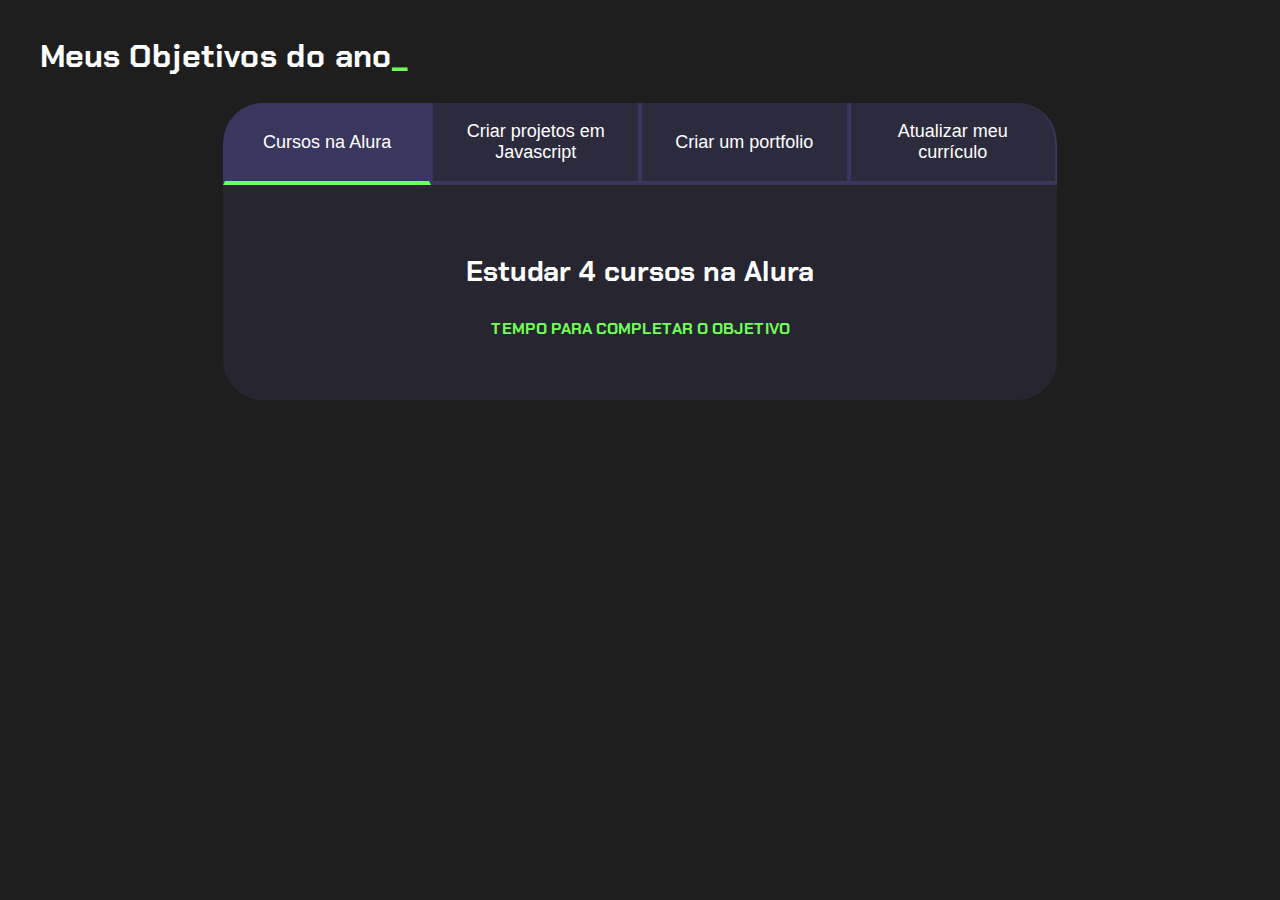
==== juh.Main.Js-main/juh.não mexa/index.html @ 231ce029 "Add files via upload" ====
<!DOCTYPE html>
<html lang="pt-br">

<head>
    <meta charset="UTF-8">
    <meta name="viewport" content="width=device-width, initial-scale=1.0">
    <title>Meus objetivos do ano</title>
    <link rel="stylesheet" href="style.css">
</head>

<body>
    <section class="conteudo-principal">
        <h2 class="titulo-principal">Meus Objetivos do ano<span>_</span></h2>
        <div class="conteudo">
            <div class="botoes">
                <button class="botao ativo">Cursos na Alura</button>
                <button class="botao">Criar projetos em Javascript</button>
                <button class="botao">Criar um portfolio</button>
                <button class="botao">Atualizar meu currículo</button>
            </div>
            <div class="abas-textos">
                <div class="aba-conteudo ativo">
                    <h3 class="aba-conteudo-titulo-principal">Estudar 4 cursos na Alura</h3>
                    <h4 class="aba-conteudo-titulo-secundario">Tempo para completar o objetivo</h4>
                    <div class="contador"></div>
                </div>
                <div class="aba-conteudo">
                    <h3 class="aba-conteudo-titulo-principal">Criar 5 projetos em Javascript</h3>
                    <h4 class="aba-conteudo-titulo-secundario">Tempo para completar o objetivo</h4>
                    <div class="contador"></div>
                </div>
                <div class="aba-conteudo">
                    <h3 class="aba-conteudo-titulo-principal">Criar um portfolio com os meus 3 melhores projetos</h3>
                    <h4 class="aba-conteudo-titulo-secundario">Tempo para completar o objetivo</h4>
                    <div class="contador"></div>
                </div>
                <div class="aba-conteudo">
                    <h3 class="aba-conteudo-titulo-principal">Atualizar meu curriculo com os certificados da Alura</h3>
                    <h4 class="aba-conteudo-titulo-secundario">Tempo para completar o objetivo</h4>
                    <div class="contador"></div>
                </div>
            </div>
        </div>
    </section>
    <script src="main.js"></script>
</body>

</html>
---- juh.Main.Js-main/juh.não mexa/style.css ----
@import url('https://fonts.googleapis.com/css2?family=Chakra+Petch:wght@400;700&display=swap&#39');
:root {
    --cor-de-fundo: #1E1E1E;
    --verde: #6FFF57;
    --branco: #FFFFFF;
    --botao-ativo: #3A375E;
    --botao-inativo: rgba(58, 55, 94, 0.5);
    --texto-fundo: rgba(58, 55, 94, 0.3);
}

body {
    background-color: var(--cor-de-fundo);
    color: var(--branco);
    font-family: 'Chakra Petch', sans-serif;
}


.conteudo-principal {
    display: flex;
    flex-direction: column;
    justify-content: center;
    align-items: center;
    max-width: 1200px;
    width: 100%;
    margin: 0 auto;
}

.titulo-principal {
    text-align: left;
    width: 100%;
    font-size: 32px;
}

.titulo-principal span {
    color: var(--verde);
}

.botao {
    font-family: "Crakra Petch", sans-serif;
    background-color: var(--botao-inativo);
    color: var(--branco);
    display: flex;
    justify-content: center;
    padding: 1em;
    font-size: 18px;
    align-items: center;
    width: 100%;
    border-bottom: 4px solid var(--botao-ativo);
    border-left: 2px solid var(--botao-ativo);
    border-right: 2px solid var(--botao-ativo);
    border-top: none;
}

.botao:first-child {
    border-radius: 40px 40px 0 0;
}

.botoes {
    display: block;
}

.botao.ativo {

    background-color: var(--botao-ativo);
    border-bottom: 4px solid var(--verde);
}

.abas-textos{
    background-color: var(--texto-fundo);
    padding: 40px;
    border-radius: 0 0 40px 40px;
}
.aba-conteudo.ativo{
    display:block;
}

.aba-conteudo{
    display: none;
}

.aba-conteudo-titulo-principal{
    font-size: 28px;
    text-align: center;
}

.aba-conteudo-titulo-secundario{
    text-align: center;
    color: var(--verde);
    text-transform: uppercase;
}

@media screen and (min-width: 768px) {
    .botoes {
        display: flex;
    }

    .botao:first-child {
        border-radius: 40px 0 0 0;
    }

    .botao:last-child {
        border-radius: 0 40px 0 0;
    }
}
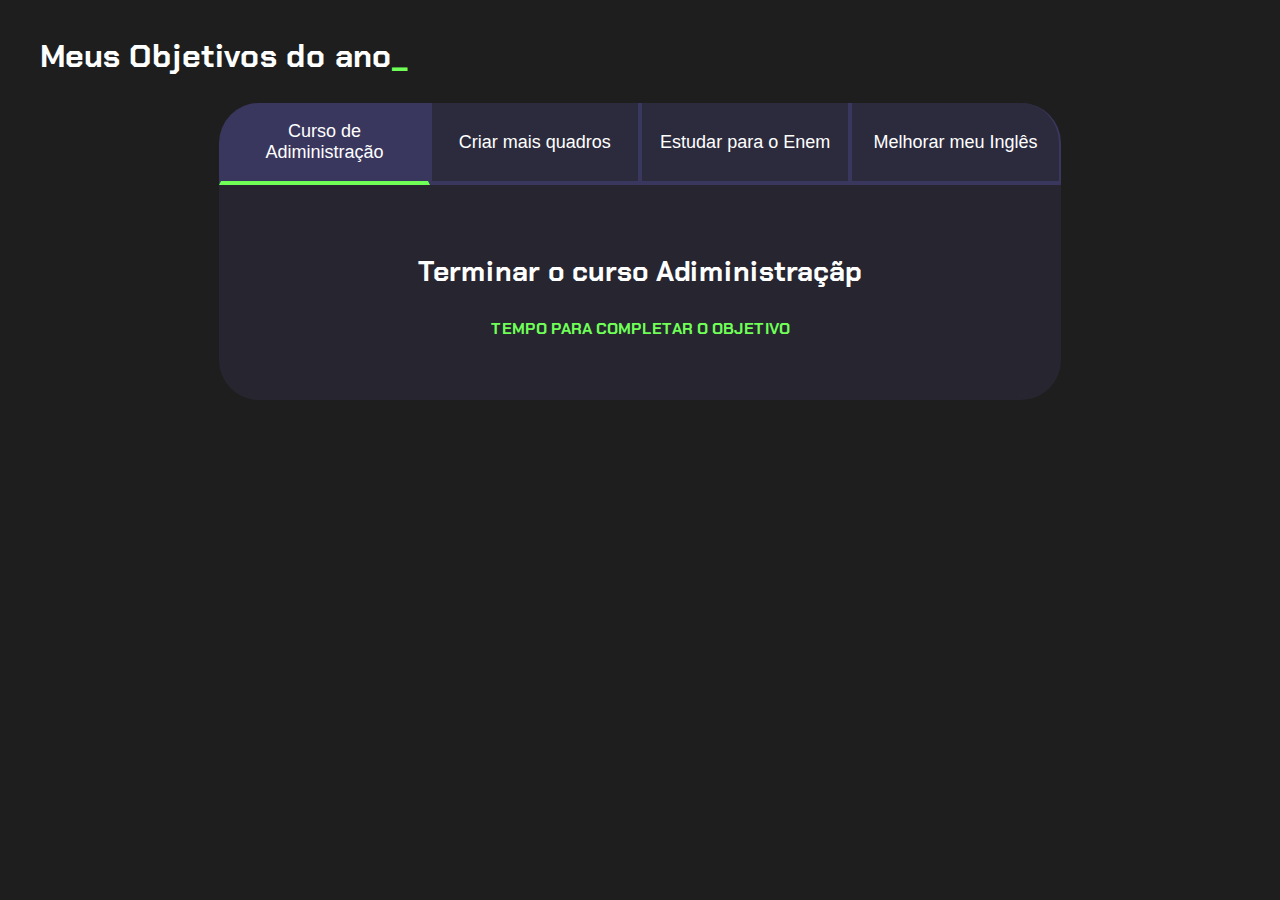
==== commit a8b0db2c: "Add files via upload" ====
--- a/juh.Main.Js-main/juh.não mexa/index.html
+++ b/juh.Main.Js-main/juh.não mexa/index.html
@@ -13,29 +13,29 @@
         <h2 class="titulo-principal">Meus Objetivos do ano<span>_</span></h2>
         <div class="conteudo">
             <div class="botoes">
-                <button class="botao ativo">Cursos na Alura</button>
-                <button class="botao">Criar projetos em Javascript</button>
-                <button class="botao">Criar um portfolio</button>
-                <button class="botao">Atualizar meu currículo</button>
+                <button class="botao ativo">Curso de Adiministração</button>
+                <button class="botao">Criar mais quadros</button>
+                <button class="botao">Estudar para o Enem</button>
+                <button class="botao">Melhorar meu Inglês</button>
             </div>
             <div class="abas-textos">
                 <div class="aba-conteudo ativo">
-                    <h3 class="aba-conteudo-titulo-principal">Estudar 4 cursos na Alura</h3>
+                    <h3 class="aba-conteudo-titulo-principal">Terminar o curso Adiministraçãp</h3>
                     <h4 class="aba-conteudo-titulo-secundario">Tempo para completar o objetivo</h4>
                     <div class="contador"></div>
                 </div>
                 <div class="aba-conteudo">
-                    <h3 class="aba-conteudo-titulo-principal">Criar 5 projetos em Javascript</h3>
+                    <h3 class="aba-conteudo-titulo-principal">Criar 7 quadros diferentes</h3>
                     <h4 class="aba-conteudo-titulo-secundario">Tempo para completar o objetivo</h4>
                     <div class="contador"></div>
                 </div>
                 <div class="aba-conteudo">
-                    <h3 class="aba-conteudo-titulo-principal">Criar um portfolio com os meus 3 melhores projetos</h3>
+                    <h3 class="aba-conteudo-titulo-principal">Começar a estudar para o Enem</h3>
                     <h4 class="aba-conteudo-titulo-secundario">Tempo para completar o objetivo</h4>
                     <div class="contador"></div>
                 </div>
                 <div class="aba-conteudo">
-                    <h3 class="aba-conteudo-titulo-principal">Atualizar meu curriculo com os certificados da Alura</h3>
+                    <h3 class="aba-conteudo-titulo-principal">Melhorar meu inglês para o fluente</h3>
                     <h4 class="aba-conteudo-titulo-secundario">Tempo para completar o objetivo</h4>
                     <div class="contador"></div>
                 </div>
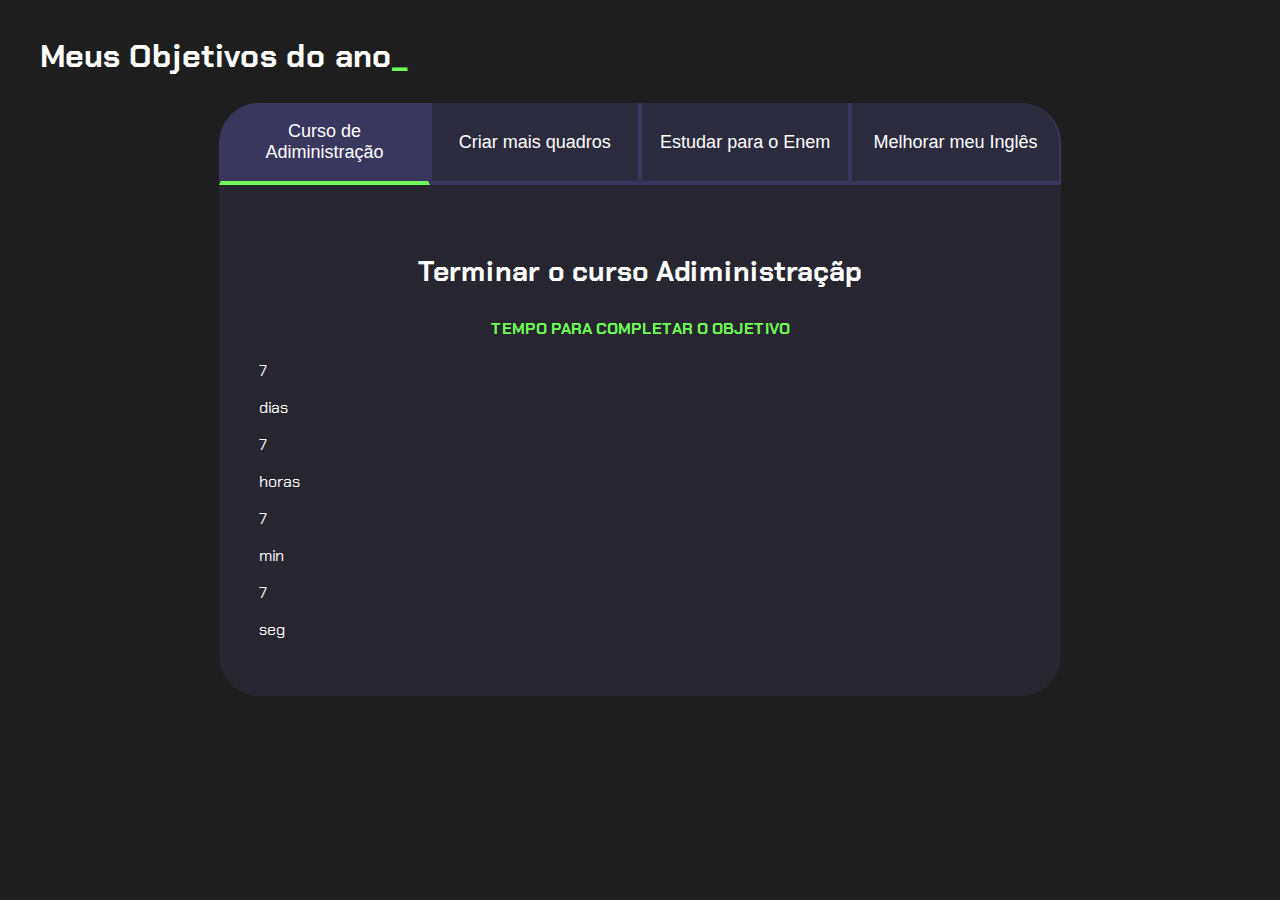
==== commit 182ed0b8: "Add files via upload" ====
--- a/juh.Main.Js-main/juh.não mexa/index.html
+++ b/juh.Main.Js-main/juh.não mexa/index.html
@@ -22,25 +22,38 @@
                 <div class="aba-conteudo ativo">
                     <h3 class="aba-conteudo-titulo-principal">Terminar o curso Adiministraçãp</h3>
                     <h4 class="aba-conteudo-titulo-secundario">Tempo para completar o objetivo</h4>
-                    <div class="contador"></div>
-                </div>
-                <div class="aba-conteudo">
-                    <h3 class="aba-conteudo-titulo-principal">Criar 7 quadros diferentes</h3>
-                    <h4 class="aba-conteudo-titulo-secundario">Tempo para completar o objetivo</h4>
-                    <div class="contador"></div>
-                </div>
-                <div class="aba-conteudo">
-                    <h3 class="aba-conteudo-titulo-principal">Começar a estudar para o Enem</h3>
-                    <h4 class="aba-conteudo-titulo-secundario">Tempo para completar o objetivo</h4>
-                    <div class="contador"></div>
-                </div>
-                <div class="aba-conteudo">
-                    <h3 class="aba-conteudo-titulo-principal">Melhorar meu inglês para o fluente</h3>
-                    <h4 class="aba-conteudo-titulo-secundario">Tempo para completar o objetivo</h4>
-                    <div class="contador"></div>
-                </div>
-            </div>
-        </div>
+                    <div class="contador">
+                    <div clas="contador-digito">
+                        <p clas="contador-digito-numero" id="dias0">7</p>
+                        <p class="contador-digito-texto">dias</p>
+                        <div clas="contador-digito">
+                            <p clas="contador-digito-numero" id="horas0">7</p>
+                            <p class="contador-digito-texto">horas</p>
+                        </div>
+                        <div clas="contador-digito">
+                            <p clas="contador-digito-numero" id="min0">7</p>
+                            <p class="contador-digito-texto">min</p>
+                        </div>
+                        <div clas="contador-digito">
+                            <p clas="contador-digito-numero" id="seg0">7</p>
+                            <p class="contador-digito-texto">seg</p>
+                            </div>
+                    <div class="aba-conteudo">
+                        <h3 class="aba-conteudo-titulo-principal">Criar 7 quadros diferentes</h3>
+                        <h4 class="aba-conteudo-titulo-secundario">Tempo para completar o objetivo</h4>
+                        <div class="contador">
+                        <div class="aba-conteudo">
+                            <h3 class="aba-conteudo-titulo-principal">Começar a estudar para o Enem</h3>
+                            <h4 class="aba-conteudo-titulo-secundario">Tempo para completar o objetivo</h4>
+                            <div class="contador">
+                            <div class="aba-conteudo">
+                                <h3 class="aba-conteudo-titulo-principal">Melhorar meu inglês para o fluente</h3>
+                                <h4 class="aba-conteudo-titulo-secundario">Tempo para completar o objetivo</h4>
+                                <div class="contador">
+                                </div>
+                            </div>
+                        </div>
+                    </div>
     </section>
     <script src="main.js"></script>
 </body>
--- a/juh.Main.Js-main/juh.não mexa/style.css
+++ b/juh.Main.Js-main/juh.não mexa/style.css
@@ -101,4 +101,4 @@
     .botao:last-child {
         border-radius: 0 40px 0 0;
     }
-}+}
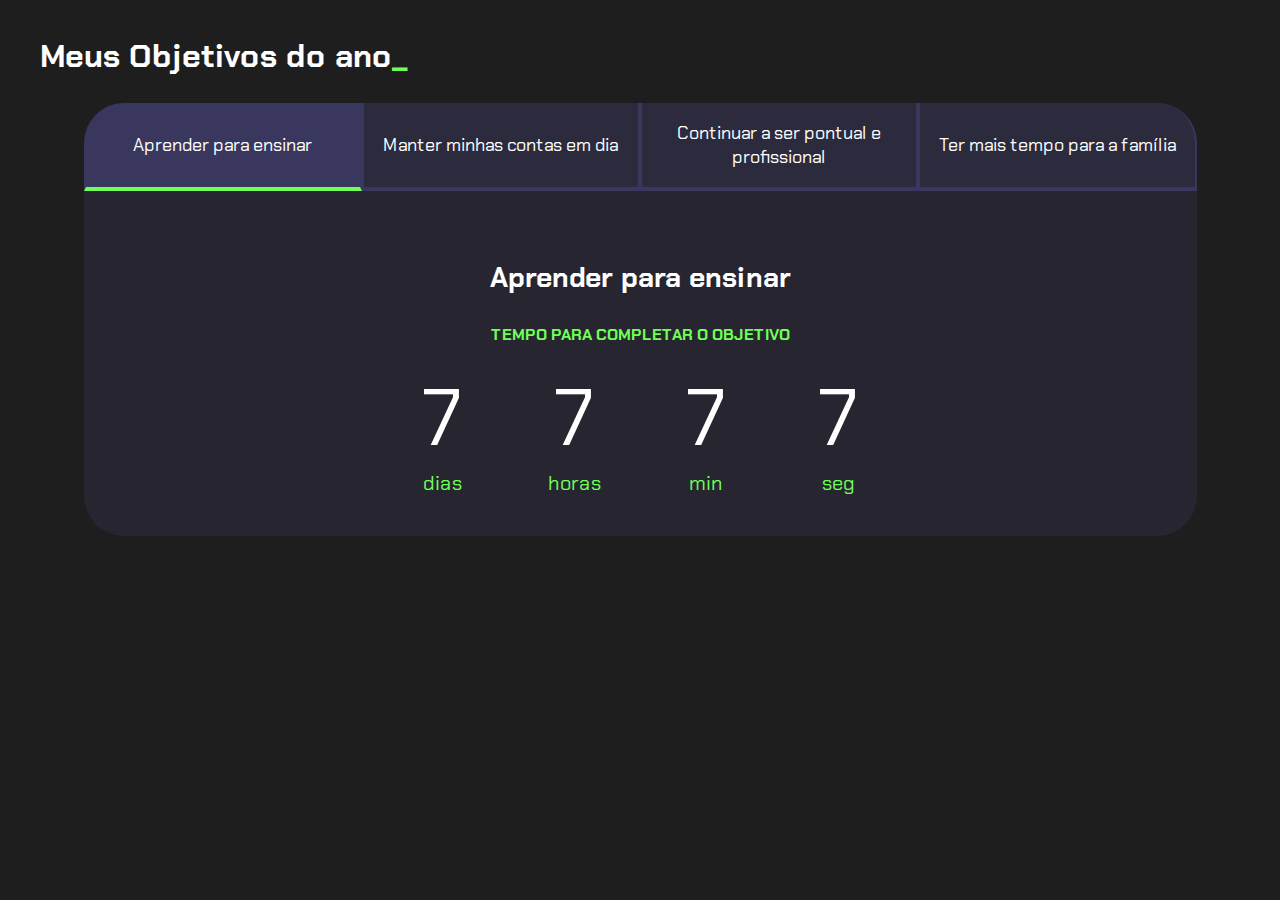
==== commit 3dacc5d1: "Add files via upload" ====
--- a/juh.Main.Js-main/juh.não mexa/index.html
+++ b/juh.Main.Js-main/juh.não mexa/index.html
@@ -13,49 +13,57 @@
         <h2 class="titulo-principal">Meus Objetivos do ano<span>_</span></h2>
         <div class="conteudo">
             <div class="botoes">
-                <button class="botao ativo">Curso de Adiministração</button>
-                <button class="botao">Criar mais quadros</button>
-                <button class="botao">Estudar para o Enem</button>
-                <button class="botao">Melhorar meu Inglês</button>
+                <button class="botao ativo">Aprender para ensinar</button>
+                <button class="botao">Manter minhas contas em dia</button>
+                <button class="botao">Continuar a ser pontual e profissional </button>
+                <button class="botao">Ter mais tempo para a família</button>
             </div>
             <div class="abas-textos">
                 <div class="aba-conteudo ativo">
-                    <h3 class="aba-conteudo-titulo-principal">Terminar o curso Adiministraçãp</h3>
+                    <h3 class="aba-conteudo-titulo-principal">Aprender para ensinar</h3>
                     <h4 class="aba-conteudo-titulo-secundario">Tempo para completar o objetivo</h4>
                     <div class="contador">
-                    <div clas="contador-digito">
-                        <p clas="contador-digito-numero" id="dias0">7</p>
-                        <p class="contador-digito-texto">dias</p>
-                        <div clas="contador-digito">
-                            <p clas="contador-digito-numero" id="horas0">7</p>
+                        <div class="contador-digito">
+                            <p class="contador-digito-numero" id="dias0">7</p>
+                            <p class="contador-digito-texto">dias</p>
+                        </div>
+                        <div class="contador-digito">
+                            <p class="contador-digito-numero" id="horas0">7</p>
                             <p class="contador-digito-texto">horas</p>
                         </div>
-                        <div clas="contador-digito">
-                            <p clas="contador-digito-numero" id="min0">7</p>
+                        <div class="contador-digito">
+                            <p class="contador-digito-numero" id="min0">7</p>
                             <p class="contador-digito-texto">min</p>
                         </div>
-                        <div clas="contador-digito">
-                            <p clas="contador-digito-numero" id="seg0">7</p>
+                        <div class="contador-digito">
+                            <p class="contador-digito-numero" id="seg0">7</p>
                             <p class="contador-digito-texto">seg</p>
-                            </div>
-                    <div class="aba-conteudo">
-                        <h3 class="aba-conteudo-titulo-principal">Criar 7 quadros diferentes</h3>
-                        <h4 class="aba-conteudo-titulo-secundario">Tempo para completar o objetivo</h4>
-                        <div class="contador">
-                        <div class="aba-conteudo">
-                            <h3 class="aba-conteudo-titulo-principal">Começar a estudar para o Enem</h3>
-                            <h4 class="aba-conteudo-titulo-secundario">Tempo para completar o objetivo</h4>
-                            <div class="contador">
-                            <div class="aba-conteudo">
-                                <h3 class="aba-conteudo-titulo-principal">Melhorar meu inglês para o fluente</h3>
-                                <h4 class="aba-conteudo-titulo-secundario">Tempo para completar o objetivo</h4>
-                                <div class="contador">
-                                </div>
-                            </div>
                         </div>
                     </div>
+                </div>
+                    </div>
+                </div>
+                <div class="aba-conteudo">
+                    <h3 class="aba-conteudo-titulo-principal">Manter minhas contas em dia</h3>
+                    <h4 class="aba-conteudo-titulo-secundario">Tempo para completar o objetivo</h4>
+                    <div class="contador"></div>
+                </div>
+                <div class="aba-conteudo">
+                    <h3 class="aba-conteudo-titulo-principal">Continuar a ser pontual e profissional</h3>
+                    <h4 class="aba-conteudo-titulo-secundario">Tempo para completar o objetivo</h4>
+                    <div class="contador"></div>
+                </div>
+                <div class="aba-conteudo">
+                    <h3 class="aba-conteudo-titulo-principal">Ter mais tempo para a família</h3>
+                    <h4 class="aba-conteudo-titulo-secundario">Tempo para completar o objetivo</h4>
+                    <div class="contador"></div>
+                </div>
+
+            </div>
+        </div>
     </section>
+
     <script src="main.js"></script>
 </body>
 
-</html>+</html>
--- a/juh.Main.Js-main/juh.não mexa/style.css
+++ b/juh.Main.Js-main/juh.não mexa/style.css
@@ -35,8 +35,9 @@
     color: var(--verde);
 }
 
+
 .botao {
-    font-family: "Crakra Petch", sans-serif;
+    font-family: 'Chakra Petch', sans-serif;
     background-color: var(--botao-inativo);
     color: var(--branco);
     display: flex;
@@ -59,8 +60,7 @@
     display: block;
 }
 
-.botao.ativo {
-
+.botao.ativo{
     background-color: var(--botao-ativo);
     border-bottom: 4px solid var(--verde);
 }
@@ -82,11 +82,35 @@
     font-size: 28px;
     text-align: center;
 }
-
 .aba-conteudo-titulo-secundario{
     text-align: center;
     color: var(--verde);
     text-transform: uppercase;
+}
+
+.contador{
+    display:flex;
+    justify-content: center;
+    flex-wrap: wrap;
+}
+.contador-digito{
+    padding: 0 16px;
+    text-align: center;
+    min-width: 100px;
+}
+.contador-digito-numero{
+    font-size: 80px;
+    margin: 0;
+}
+
+
+
+
+.contador-digito-texto{
+    color: var(--verde);
+    font-size: 20px;
+    margin: 0;
+
 }
 
 @media screen and (min-width: 768px) {
